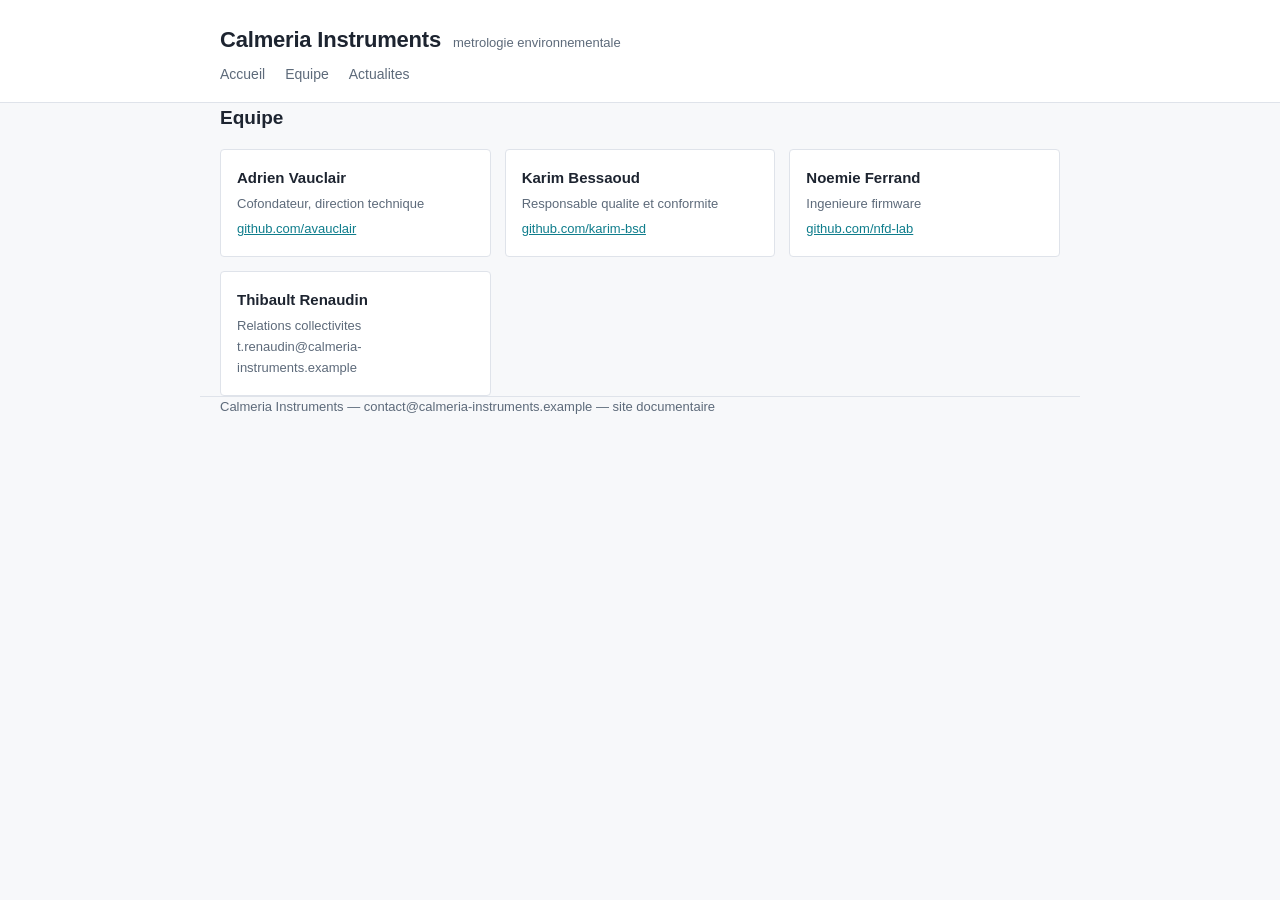
==== docs/equipe.html @ 710f64b4 "Publication de la page equipe et des actualites" ====
<!DOCTYPE html>
<html lang="fr">
<head>
<meta charset="utf-8">
<meta name="viewport" content="width=device-width, initial-scale=1">
<title>Equipe — Calmeria Instruments</title>
<link rel="stylesheet" href="style.css">
</head>
<body>
<header>
  <div class="wrap">
    <div class="brand">
      <h1>Calmeria Instruments</h1>
      <span>metrologie environnementale</span>
    </div>
    <nav>
      <a href="index.html">Accueil</a>
      <a href="equipe.html">Equipe</a>
      <a href="actualites.html">Actualites</a>
    </nav>
  </div>
</header>

<main class="wrap">
  <h2>Equipe</h2>
  <ul class="team">
    <li>
      <h3>Adrien Vauclair</h3>
      <div class="role">Cofondateur, direction technique</div>
      <a href="https://github.com/avauclair">github.com/avauclair</a>
    </li>
    <li>
      <h3>Karim Bessaoud</h3>
      <div class="role">Responsable qualite et conformite</div>
      <a href="https://github.com/karim-bsd">github.com/karim-bsd</a>
    </li>
    <li>
      <h3>Noemie Ferrand</h3>
      <div class="role">Ingenieure firmware</div>
      <a href="https://github.com/nfd-lab">github.com/nfd-lab</a>
    </li>
    <li>
      <h3>Thibault Renaudin</h3>
      <div class="role">Relations collectivites</div>
      <div class="role">t.renaudin@calmeria-instruments.example</div>
    </li>
  </ul>
</main>

<footer class="wrap">
  Calmeria Instruments — contact@calmeria-instruments.example — site documentaire
</footer>
</body>
</html>
---- docs/style.css ----
:root {
    --bg: #f7f8fa;
    --surface: #ffffff;
    --border: #dfe3ea;
    --text: #1d2430;
    --muted: #5d6a7a;
    --accent: #0f7d8c;
}

* { box-sizing: border-box; }

body {
    margin: 0;
    background: var(--bg);
    color: var(--text);
    font: 16px/1.6 -apple-system, BlinkMacSystemFont, "Segoe UI", Roboto, Arial, sans-serif;
}

header {
    background: var(--surface);
    border-bottom: 1px solid var(--border);
}

.wrap {
    max-width: 880px;
    margin: 0 auto;
    padding: 0 20px;
}

.brand {
    display: flex;
    align-items: baseline;
    gap: 12px;
    padding: 22px 0 6px;
}

.brand h1 {
    margin: 0;
    font-size: 22px;
    letter-spacing: -0.2px;
}

.brand span {
    color: var(--muted);
    font-size: 13px;
}

nav {
    display: flex;
    gap: 20px;
    padding-bottom: 16px;
}

nav a {
    color: var(--muted);
    text-decoration: none;
    font-size: 14px;
}

nav a:hover { color: var(--accent); }

main { padding: 32px 0 56px; }

h2 {
    font-size: 19px;
    margin: 0 0 16px;
}

h3 {
    font-size: 15px;
    margin: 0 0 4px;
}

.notice {
    background: #fff8e6;
    border: 1px solid #e8d9a8;
    border-radius: 4px;
    padding: 14px 16px;
    margin-bottom: 28px;
    font-size: 14px;
}

.team {
    display: grid;
    grid-template-columns: repeat(auto-fill, minmax(240px, 1fr));
    gap: 14px;
    list-style: none;
    margin: 0;
    padding: 0;
}

.team li {
    background: var(--surface);
    border: 1px solid var(--border);
    border-radius: 4px;
    padding: 16px;
}

.team .role {
    color: var(--muted);
    font-size: 13px;
}

.team a {
    color: var(--accent);
    font-size: 13px;
}

article {
    background: var(--surface);
    border: 1px solid var(--border);
    border-radius: 4px;
    padding: 18px;
    margin-bottom: 14px;
}

article time {
    color: var(--muted);
    font-size: 13px;
}

article p { margin: 8px 0 0; }

footer {
    border-top: 1px solid var(--border);
    color: var(--muted);
    font-size: 13px;
    padding: 20px 0 40px;
}

@media (max-width: 600px) {
    nav { flex-wrap: wrap; gap: 12px; }
}
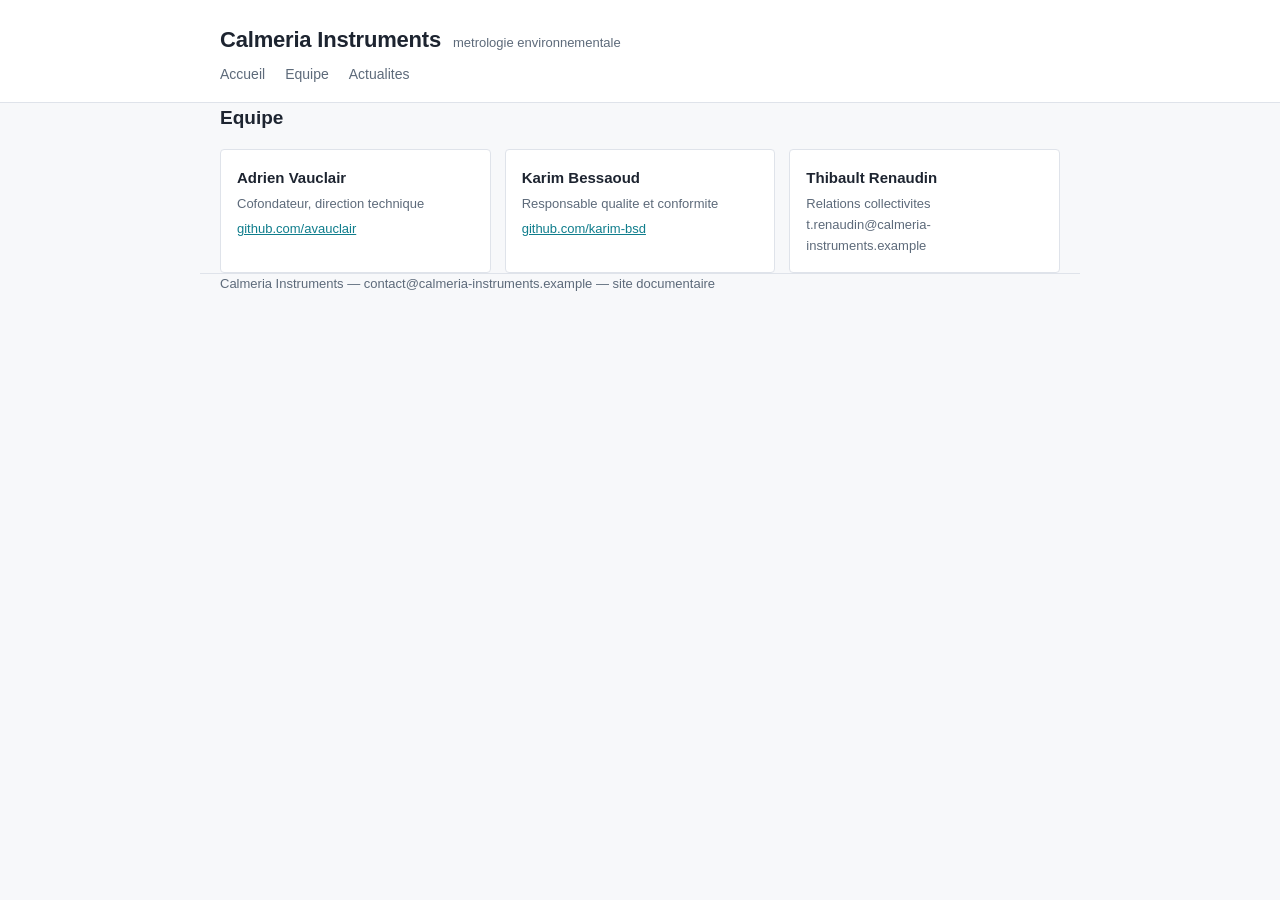
==== commit c10ffe6c: "chore(site): mise a jour de la page equipe apres depart" ====
--- a/docs/equipe.html
+++ b/docs/equipe.html
@@ -35,11 +35,6 @@
       <a href="https://github.com/karim-bsd">github.com/karim-bsd</a>
     </li>
     <li>
-      <h3>Noemie Ferrand</h3>
-      <div class="role">Ingenieure firmware</div>
-      <a href="https://github.com/nfd-lab">github.com/nfd-lab</a>
-    </li>
-    <li>
       <h3>Thibault Renaudin</h3>
       <div class="role">Relations collectivites</div>
       <div class="role">t.renaudin@calmeria-instruments.example</div>
